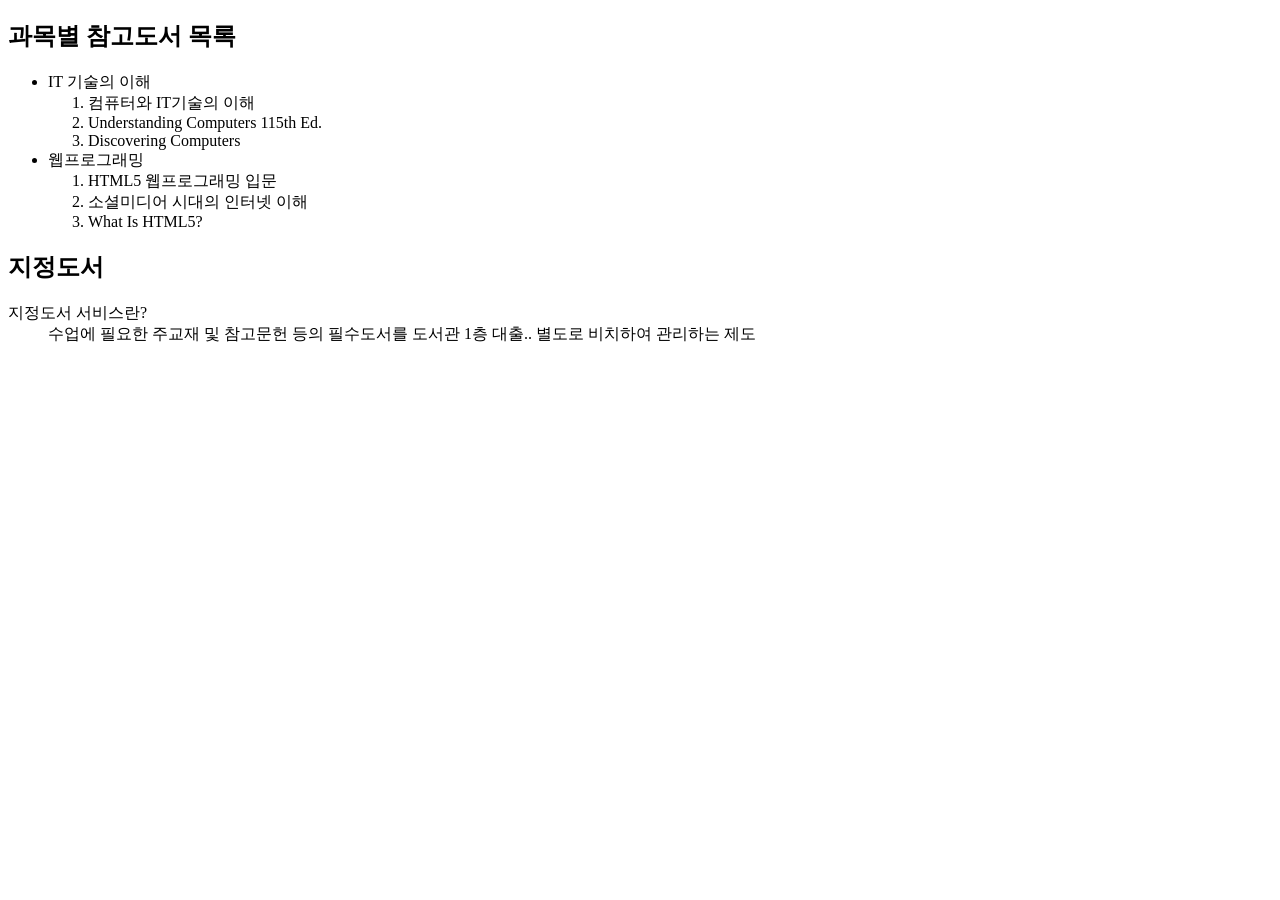
==== index.html @ bf256daa "index.html 파일 생성" ====
<!DOCTYPE html>
<html>
    <head>

    </head>
    <body>
        <h2>과목별 참고도서 목록</h2>
        <ul>
            <li>IT 기술의 이해</li>
            <ol>
                <li>컴퓨터와 IT기술의 이해</li>
                <li>Understanding Computers 115th Ed.</li>
                <li>Discovering Computers</li>
            </ol>
            <li>웹프로그래밍</li>
            <ol>
                <li>HTML5 웹프로그래밍 입문</li>
                <li>소셜미디어 시대의 인터넷 이해</li>
                <li> What Is HTML5?</li>
            </ol>
        </ul>
        <h2>지정도서</h2>
        <dl>
            <dt>지정도서 서비스란?</dt>
            <dd>수업에 필요한 주교재 및 참고문헌 등의 필수도서를 도서관 1층 대출..
                별도로 비치하여 관리하는 제도</dd>
        </dl>
    </body>
</html>
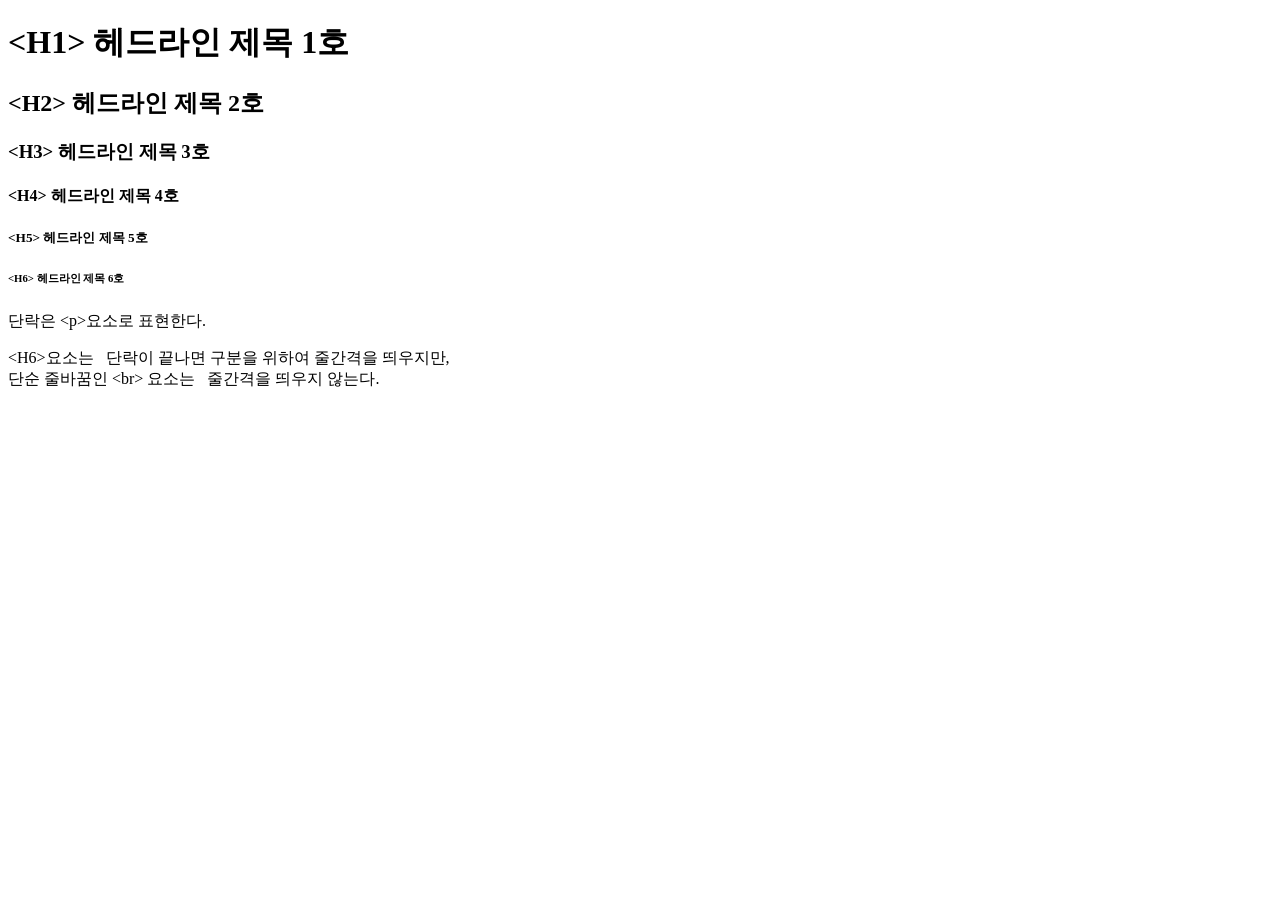
==== commit a500f4d4: "index 파일 변경" ====
--- a/index.html
+++ b/index.html
@@ -4,26 +4,16 @@
 
     </head>
     <body>
-        <h2>과목별 참고도서 목록</h2>
-        <ul>
-            <li>IT 기술의 이해</li>
-            <ol>
-                <li>컴퓨터와 IT기술의 이해</li>
-                <li>Understanding Computers 115th Ed.</li>
-                <li>Discovering Computers</li>
-            </ol>
-            <li>웹프로그래밍</li>
-            <ol>
-                <li>HTML5 웹프로그래밍 입문</li>
-                <li>소셜미디어 시대의 인터넷 이해</li>
-                <li> What Is HTML5?</li>
-            </ol>
-        </ul>
-        <h2>지정도서</h2>
-        <dl>
-            <dt>지정도서 서비스란?</dt>
-            <dd>수업에 필요한 주교재 및 참고문헌 등의 필수도서를 도서관 1층 대출..
-                별도로 비치하여 관리하는 제도</dd>
-        </dl>
+        <h1>&lt;H1&gt; 헤드라인 제목 1호</h1>
+        <h2>&lt;H2&gt; 헤드라인 제목 2호</h2>
+        <h3>&lt;H3&gt; 헤드라인 제목 3호</h3>
+        <h4>&lt;H4&gt; 헤드라인 제목 4호</h4>
+        <h5>&lt;H5&gt; 헤드라인 제목 5호</h5>
+        <h6>&lt;H6&gt; 헤드라인 제목 6호</h6>
+        <p>단락은 &lt;p&gt;요소로 표현한다.</p>
+        <p>&lt;H6&gt;요소는 &nbsp; 단락이 끝나면 구분을 위하여 
+            줄간격을 띄우지만, <br>
+            단순 줄바꿈인 &lt;br&gt; 요소는 &nbsp; 줄간격을 띄우지 않는다.
+        </p>
     </body>
 </html>
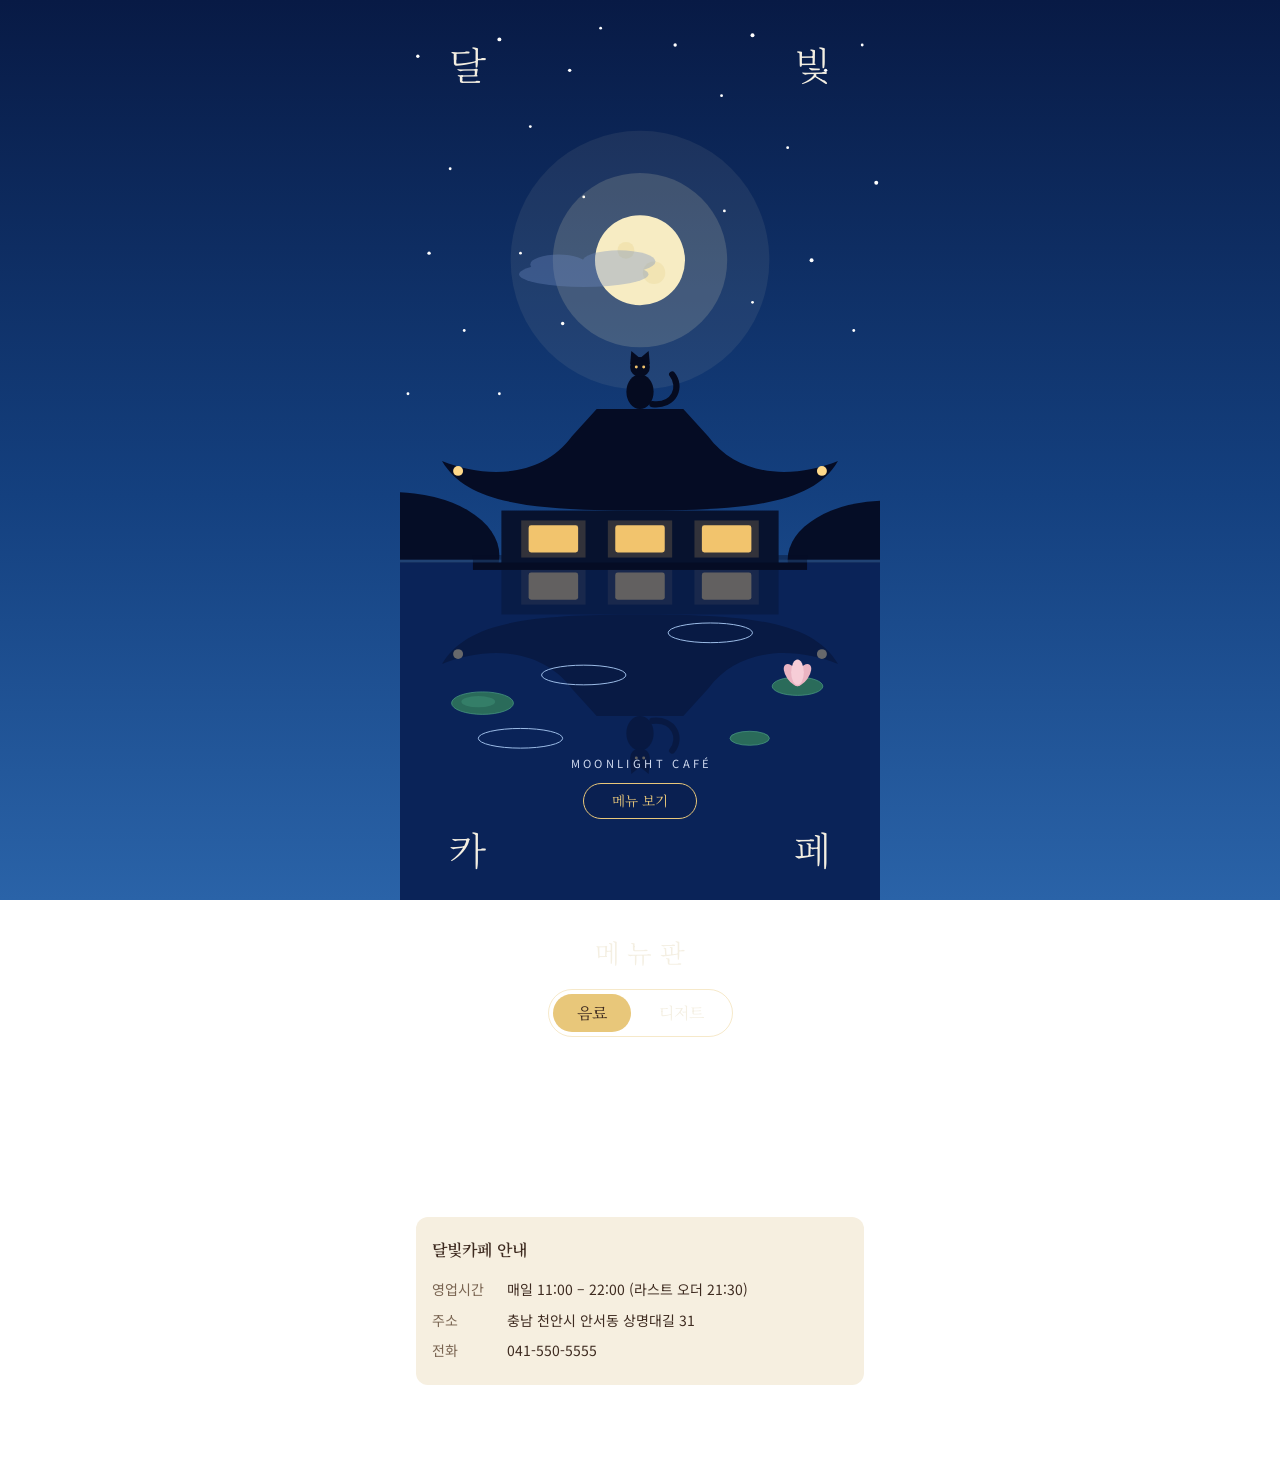
==== commit 1af2bd13: "달빛카페 1~2단계: 뼈대와 입장 화면 제작 - index.html을 달빛카페용으로 새로 작성 (입장 화면, 메뉴판 틀, 하단 주문 바) - style.css 색상 변수, 모바일 " ====
--- a/index.html
+++ b/index.html
@@ -1,19 +1,186 @@
 <!DOCTYPE html>
-<html>
-    <head>
+<html lang="ko">
+<head>
+    <meta charset="UTF-8">
+    <meta name="viewport" content="width=device-width, initial-scale=1">
+    <meta name="description" content="고궁에 달이 뜨는 밤, 달빛카페의 메뉴판">
+    <title>달빛카페 | 메뉴판</title>
 
-    </head>
-    <body>
-        <h1>&lt;H1&gt; 헤드라인 제목 1호</h1>
-        <h2>&lt;H2&gt; 헤드라인 제목 2호</h2>
-        <h3>&lt;H3&gt; 헤드라인 제목 3호</h3>
-        <h4>&lt;H4&gt; 헤드라인 제목 4호</h4>
-        <h5>&lt;H5&gt; 헤드라인 제목 5호</h5>
-        <h6>&lt;H6&gt; 헤드라인 제목 6호</h6>
-        <p>단락은 &lt;p&gt;요소로 표현한다.</p>
-        <p>&lt;H6&gt;요소는 &nbsp; 단락이 끝나면 구분을 위하여 
-            줄간격을 띄우지만, <br>
-            단순 줄바꿈인 &lt;br&gt; 요소는 &nbsp; 줄간격을 띄우지 않는다.
-        </p>
-    </body>
-</html>+    <script>document.documentElement.classList.add('js');</script>
+
+    <link rel="preconnect" href="https://fonts.googleapis.com">
+    <link rel="preconnect" href="https://fonts.gstatic.com" crossorigin>
+    <link href="https://fonts.googleapis.com/css2?family=Noto+Sans+KR:wght@400;500&family=Noto+Serif+KR:wght@300;400;600&display=swap" rel="stylesheet">
+    <link rel="stylesheet" href="style.css">
+</head>
+<body>
+    <main class="app">
+
+        <!-- 입장 화면: 카페 분위기 (달, 별, 고궁 지붕 위의 고양이, 연못에 비친 반영, 연잎) -->
+        <section id="hero" class="hero" aria-labelledby="hero-title">
+            <div class="hero__scene" aria-hidden="true">
+                <svg class="scene" viewBox="160 20 360 640" preserveAspectRatio="xMidYMid slice" focusable="false">
+                    <defs>
+                        <linearGradient id="sky" x1="0" y1="0" x2="0" y2="1">
+                            <stop offset="0" stop-color="#081a45"/>
+                            <stop offset="0.55" stop-color="#14407f"/>
+                            <stop offset="1" stop-color="#2a63a8"/>
+                        </linearGradient>
+
+                        <!-- 고궁 지붕과 고양이: 한 번 정의해서 본 장면과 물 반영에 함께 쓴다.
+                             좁은 화면에서 처마가 잘리지 않도록 가운데(340, 420)를 기준으로 조금 줄인다. -->
+                        <g id="palace" transform="translate(340 420) scale(.88) translate(-340 -420)">
+                            <rect x="228" y="378" width="224" height="44" fill="#07122e"/>
+                            <rect x="205" y="420" width="270" height="6" fill="#050c24"/>
+                            <path d="M180 338 C215 352 260 352 285 318 L305 296 L375 296 L395 318 C420 352 465 352 500 338 C480 372 430 378 340 378 C250 378 200 372 180 338 Z" fill="#050c24"/>
+                            <g class="glow">
+                                <rect x="244" y="386" width="52" height="30" fill="#f2c46d" opacity=".18"/>
+                                <rect x="314" y="386" width="52" height="30" fill="#f2c46d" opacity=".18"/>
+                                <rect x="384" y="386" width="52" height="30" fill="#f2c46d" opacity=".18"/>
+                                <rect x="250" y="390" width="40" height="22" rx="2" fill="#f2c46d"/>
+                                <rect x="320" y="390" width="40" height="22" rx="2" fill="#f2c46d"/>
+                                <rect x="390" y="390" width="40" height="22" rx="2" fill="#f2c46d"/>
+                                <circle cx="193" cy="346" r="4" fill="#ffd98a"/>
+                                <circle cx="487" cy="346" r="4" fill="#ffd98a"/>
+                            </g>
+                            <ellipse cx="340" cy="282" rx="11" ry="14" fill="#050b20"/>
+                            <circle cx="340" cy="262" r="8" fill="#050b20"/>
+                            <polygon class="cat-ear" points="332,260 333,249 340,255" fill="#050b20"/>
+                            <polygon points="348,260 347,249 340,255" fill="#050b20"/>
+                            <path class="cat-tail" d="M350 292 C368 294 374 278 366 268" fill="none" stroke="#050b20" stroke-width="5" stroke-linecap="round"/>
+                            <circle cx="337" cy="262" r="1.2" fill="#f2c46d"/>
+                            <circle cx="343" cy="262" r="1.2" fill="#f2c46d"/>
+                        </g>
+                    </defs>
+
+                    <!-- 하늘 -->
+                    <g class="reveal" style="--d:0s">
+                        <rect x="160" y="20" width="360" height="640" fill="url(#sky)"/>
+                    </g>
+
+                    <!-- 별 -->
+                    <g class="reveal" style="--d:.7s" fill="#ffffff">
+                        <circle class="star s-a" cx="182" cy="60" r="1.2"/><circle class="star s-b" cx="205" cy="140" r="1"/>
+                        <circle class="star s-c" cx="240" cy="48" r="1.4"/><circle class="star s-a" cx="262" cy="110" r="1"/>
+                        <circle class="star s-b" cx="290" cy="70" r="1.2"/><circle class="star s-d" cx="312" cy="40" r="1"/>
+                        <circle class="star s-a" cx="365" cy="52" r="1.2"/><circle class="star s-c" cx="398" cy="88" r="1"/>
+                        <circle class="star s-b" cx="420" cy="45" r="1.4"/><circle class="star s-a" cx="445" cy="125" r="1"/>
+                        <circle class="star s-d" cx="472" cy="70" r="1.2"/><circle class="star s-c" cx="498" cy="52" r="1"/>
+                        <circle class="star s-b" cx="508" cy="150" r="1.4"/><circle class="star s-c" cx="190" cy="200" r="1.2"/>
+                        <circle class="star s-a" cx="215" cy="255" r="1"/><circle class="star s-d" cx="255" cy="200" r="1"/>
+                        <circle class="star s-b" cx="285" cy="250" r="1.2"/><circle class="star s-a" cx="420" cy="235" r="1"/>
+                        <circle class="star s-c" cx="462" cy="205" r="1.4"/><circle class="star s-b" cx="492" cy="255" r="1"/>
+                        <circle class="star s-a" cx="175" cy="300" r="1"/><circle class="star s-d" cx="240" cy="300" r="1"/>
+                        <circle class="star s-b" cx="400" cy="170" r="1"/><circle class="star s-d" cx="300" cy="160" r="1"/>
+                    </g>
+
+                    <!-- 달과 구름 -->
+                    <g class="reveal" style="--d:1.1s">
+                        <g class="moon-halo">
+                            <circle cx="340" cy="205" r="62" fill="#f7ecc3" opacity=".16"/>
+                            <circle cx="340" cy="205" r="92" fill="#f7ecc3" opacity=".07"/>
+                        </g>
+                        <circle cx="340" cy="205" r="32" fill="#f7ecc3"/>
+                        <circle cx="330" cy="198" r="6" fill="#efe0a8" opacity=".7"/>
+                        <circle cx="350" cy="214" r="8" fill="#efe0a8" opacity=".6"/>
+                        <g class="cloud" fill="#6f8bc4" opacity=".35">
+                            <ellipse cx="300" cy="215" rx="46" ry="9"/>
+                            <ellipse cx="325" cy="206" rx="26" ry="8"/>
+                            <ellipse cx="282" cy="208" rx="20" ry="7"/>
+                        </g>
+                    </g>
+
+                    <!-- 강둑과 연못 -->
+                    <g class="reveal" style="--d:1.4s">
+                        <ellipse cx="165" cy="415" rx="75" ry="45" fill="#050d26"/>
+                        <ellipse cx="515" cy="418" rx="70" ry="42" fill="#050d26"/>
+                        <rect x="160" y="420" width="360" height="240" fill="#0a2358"/>
+                        <rect x="160" y="418" width="360" height="2" fill="#3d78c0" opacity=".5"/>
+                    </g>
+
+                    <!-- 물에 비친 반영 -->
+                    <g class="reveal" style="--d:1.7s">
+                        <g transform="translate(0 840) scale(1 -1)" opacity=".38">
+                            <use class="reflection" href="#palace"/>
+                        </g>
+                    </g>
+
+                    <!-- 고궁과 고양이 -->
+                    <g class="reveal" style="--d:1.7s">
+                        <use href="#palace"/>
+                    </g>
+
+                    <!-- 물결과 연잎 -->
+                    <g class="reveal" style="--d:2.4s">
+                        <ellipse class="ripple" cx="300" cy="500" rx="30" ry="7"/>
+                        <ellipse class="ripple" style="animation-delay:-3s" cx="390" cy="470" rx="30" ry="7"/>
+                        <ellipse class="ripple" style="animation-delay:-6s" cx="255" cy="545" rx="30" ry="7"/>
+                        <g class="leaf">
+                            <ellipse cx="228" cy="520" rx="22" ry="8" fill="#2a6b5a" stroke="#4b9c84" stroke-width=".5"/>
+                            <ellipse cx="225" cy="519" rx="12" ry="4" fill="#3b8a72" opacity=".6"/>
+                        </g>
+                        <g class="leaf" style="animation-delay:-2.5s">
+                            <ellipse cx="452" cy="508" rx="18" ry="6.5" fill="#2a6b5a" stroke="#4b9c84" stroke-width=".5"/>
+                            <g transform="translate(452 505)">
+                                <ellipse cx="0" cy="-6" rx="4.5" ry="9" transform="rotate(-35)" fill="#eab4c2"/>
+                                <ellipse cx="0" cy="-6" rx="4.5" ry="9" transform="rotate(35)" fill="#eab4c2"/>
+                                <ellipse cx="0" cy="-7" rx="4.5" ry="9" fill="#f6cdd7"/>
+                            </g>
+                        </g>
+                        <g class="leaf" style="animation-delay:-4.5s">
+                            <ellipse cx="418" cy="545" rx="14" ry="5" fill="#2a6b5a" stroke="#4b9c84" stroke-width=".5"/>
+                        </g>
+                    </g>
+                </svg>
+            </div>
+
+            <!-- 제목: 글자를 넓게 벌려 네 모서리에 둔다 -->
+            <h1 id="hero-title" class="hero__title">
+                <span class="sr-only">달빛카페</span>
+                <span class="ch ch--top ch--left reveal" style="--d:3s" aria-hidden="true">달</span>
+                <span class="ch ch--top ch--right reveal" style="--d:3.3s" aria-hidden="true">빛</span>
+                <span class="ch ch--bottom ch--left reveal" style="--d:3.6s" aria-hidden="true">카</span>
+                <span class="ch ch--bottom ch--right reveal" style="--d:3.9s" aria-hidden="true">페</span>
+            </h1>
+
+            <div class="hero__cta-group reveal" style="--d:4.3s">
+                <p class="hero__sub">Moonlight Café</p>
+                <a class="hero__cta" href="#menu">메뉴 보기</a>
+            </div>
+        </section>
+
+        <!-- 메뉴판 (3단계에서 메뉴 카드를 넣는다) -->
+        <section id="menu" class="menu" aria-labelledby="menu-title">
+            <header class="menu__head">
+                <h2 id="menu-title" class="menu__title">메뉴판</h2>
+                <div class="tabs" role="tablist" aria-label="메뉴 분류">
+                    <button class="tabs__btn is-active" type="button" role="tab" aria-selected="true" data-tab="drink">음료</button>
+                    <button class="tabs__btn" type="button" role="tab" aria-selected="false" data-tab="dessert">디저트</button>
+                </div>
+            </header>
+
+            <div id="menu-list" class="menu__list" role="tabpanel"></div>
+
+            <footer class="info">
+                <h2 class="info__title">달빛카페 안내</h2>
+                <dl class="info__list">
+                    <div><dt>영업시간</dt><dd>매일 11:00 – 22:00 (라스트 오더 21:30)</dd></div>
+                    <div><dt>주소</dt><dd>충남 천안시 안서동 상명대길 31</dd></div>
+                    <div><dt>전화</dt><dd>041-550-5555</dd></div>
+                </dl>
+            </footer>
+        </section>
+
+    </main>
+
+    <!-- 하단 주문 바 (4단계에서 담은 개수와 합계를 채운다) -->
+    <div id="order-bar" class="order-bar" hidden>
+        <button id="order-open" class="order-bar__btn" type="button">
+            <span class="order-bar__count">주문서 <b id="order-count">0</b></span>
+            <span class="order-bar__total"><b id="order-total">0</b>원</span>
+        </button>
+    </div>
+
+    <script src="script.js" defer></script>
+</body>
+</html>
--- a/style.css
+++ b/style.css
@@ -0,0 +1,401 @@
+/* ===== 달빛카페 스타일 ===== */
+
+/* 색상과 글꼴 변수 */
+:root {
+    --night-1: #081a45;   /* 하늘 위쪽 */
+    --night-2: #14407f;   /* 하늘 가운데 */
+    --night-3: #2a63a8;   /* 하늘 아래쪽 */
+    --gold: #e8c77a;      /* 달빛 포인트 */
+    --paper: #f6efe0;     /* 한지 크림 */
+    --paper-edge: #e6d9bd;
+    --brown: #3e2b20;     /* 딥 브라운 */
+    --brown-soft: #7a6552;
+    --ink: #f4efe2;       /* 밤하늘 위 글자 */
+
+    --font-serif: "Noto Serif KR", "Batang", "Nanum Myeongjo", serif;
+    --font-sans: "Noto Sans KR", "Malgun Gothic", "Apple SD Gothic Neo", sans-serif;
+
+    --app-width: 480px;
+    --bar-height: 64px;
+}
+
+/* 기본 설정 */
+*,
+*::before,
+*::after {
+    box-sizing: border-box;
+}
+
+html {
+    -webkit-text-size-adjust: 100%;
+}
+
+@media (prefers-reduced-motion: no-preference) {
+    html {
+        scroll-behavior: smooth;
+    }
+}
+
+body {
+    margin: 0;
+    min-height: 100vh;
+    font-family: var(--font-sans);
+    color: var(--ink);
+    line-height: 1.6;
+    background: linear-gradient(180deg, var(--night-1) 0%, var(--night-2) 55%, var(--night-3) 100%) fixed;
+}
+
+button {
+    font: inherit;
+    color: inherit;
+    cursor: pointer;
+}
+
+h1, h2, dl, dd, p {
+    margin: 0;
+}
+
+/* 화면에는 보이지 않지만 스크린 리더는 읽는 글 */
+.sr-only {
+    position: absolute;
+    width: 1px;
+    height: 1px;
+    overflow: hidden;
+    clip: rect(0 0 0 0);
+    white-space: nowrap;
+}
+
+/* 앱 폭: 모바일은 꽉 채우고, 넓은 화면은 가운데 열 */
+.app {
+    width: 100%;
+    max-width: var(--app-width);
+    margin: 0 auto;
+}
+
+/* ===== 입장 화면 ===== */
+.hero {
+    position: relative;
+    height: 100vh;
+    height: 100svh;
+    min-height: 520px;
+    overflow: hidden;
+    text-align: center;
+}
+
+.hero__scene {
+    position: absolute;
+    inset: 0;
+}
+
+.scene {
+    display: block;
+    width: 100%;
+    height: 100%;
+}
+
+/* 제목: 글자를 넓게 벌려 네 모서리에 둔다 */
+.ch {
+    position: absolute;
+    z-index: 1;
+    transform: translateX(-50%);
+    font-family: var(--font-serif);
+    font-weight: 300;
+    font-size: clamp(2rem, 9vw, 2.4rem);
+    line-height: 1;
+    color: var(--ink);
+}
+
+.ch--top { top: 5%; }
+.ch--bottom { bottom: 3.5%; }
+.ch--left { left: 14%; }
+.ch--right { left: 86%; }
+
+/* 부제와 메뉴 보기 버튼 */
+.hero__cta-group {
+    position: absolute;
+    left: 0;
+    right: 0;
+    bottom: 9%;
+    z-index: 1;
+    display: flex;
+    flex-direction: column;
+    align-items: center;
+    gap: 10px;
+}
+
+.hero__sub {
+    font-size: 0.7rem;
+    letter-spacing: 0.3em;
+    padding-left: 0.3em;
+    text-transform: uppercase;
+    color: #cfd9ee;
+}
+
+.hero__cta {
+    padding: 6px 28px;
+    border: 1px solid var(--gold);
+    border-radius: 999px;
+    color: var(--gold);
+    font-family: var(--font-serif);
+    font-size: 0.85rem;
+    text-decoration: none;
+    background: rgba(10, 31, 77, 0.6);
+}
+
+.hero__cta:focus-visible {
+    outline: 2px solid var(--gold);
+    outline-offset: 3px;
+}
+
+/* ===== 입장 화면 애니메이션 ===== */
+
+/* 처음 나타날 때 한 번 (자바스크립트가 켜진 경우에만 숨겼다가 보여준다) */
+.js .reveal {
+    opacity: 0;
+    animation: fade-in 1.1s ease-out forwards;
+    animation-delay: var(--d, 0s);
+}
+
+@keyframes fade-in {
+    from { opacity: 0; }
+    to { opacity: 1; }
+}
+
+/* 별 반짝임 */
+.star {
+    animation: twinkle 4s ease-in-out infinite;
+}
+.s-a { animation-duration: 3.2s; }
+.s-b { animation-duration: 4.6s; animation-delay: -1.5s; }
+.s-c { animation-duration: 6s; animation-delay: -3s; }
+.s-d { animation-duration: 5s; animation-delay: -2.2s; }
+
+@keyframes twinkle {
+    0%, 100% { opacity: 0.2; }
+    50% { opacity: 1; }
+}
+
+/* 달무리 */
+.moon-halo {
+    transform-origin: 340px 205px;
+    animation: halo 8s ease-in-out infinite;
+}
+
+@keyframes halo {
+    0%, 100% { opacity: 0.7; transform: scale(1); }
+    50% { opacity: 1; transform: scale(1.08); }
+}
+
+/* 구름: 달 앞을 아주 천천히 지나간다 */
+.cloud {
+    animation: drift 50s linear infinite;
+    animation-delay: -14s;
+}
+
+@keyframes drift {
+    from { transform: translateX(-140px); }
+    to { transform: translateX(420px); }
+}
+
+/* 고양이 꼬리와 귀 */
+.cat-tail {
+    transform-origin: 350px 292px;
+    animation: tail 6s ease-in-out infinite;
+}
+
+@keyframes tail {
+    0%, 100% { transform: rotate(-6deg); }
+    50% { transform: rotate(10deg); }
+}
+
+.cat-ear {
+    transform-origin: 333px 260px;
+    animation: ear 9s ease-in-out infinite;
+}
+
+@keyframes ear {
+    0%, 90%, 100% { transform: rotate(0); }
+    94% { transform: rotate(-14deg); }
+    97% { transform: rotate(0); }
+}
+
+/* 처마 등불과 창의 은은한 불빛 */
+.glow {
+    animation: breathe 4s ease-in-out infinite;
+}
+
+@keyframes breathe {
+    0%, 100% { opacity: 0.6; }
+    50% { opacity: 1; }
+}
+
+/* 물에 비친 반영의 일렁임 */
+.reflection {
+    transform-origin: 340px 420px;
+    animation: wobble 9s ease-in-out infinite;
+}
+
+@keyframes wobble {
+    0%, 100% { transform: translateX(0) scaleX(1); }
+    50% { transform: translateX(2.5px) scaleX(1.012); }
+}
+
+/* 물결 고리 */
+.ripple {
+    fill: none;
+    stroke: #9bbbe6;
+    stroke-width: 1;
+    vector-effect: non-scaling-stroke;
+    transform-box: fill-box;
+    transform-origin: center;
+    animation: ripple 9s ease-out infinite;
+}
+
+@keyframes ripple {
+    0% { transform: scale(0.1); opacity: 0.6; }
+    70% { opacity: 0; }
+    100% { transform: scale(1); opacity: 0; }
+}
+
+/* 연잎 */
+.leaf {
+    transform-box: fill-box;
+    transform-origin: center;
+    animation: float 7s ease-in-out infinite;
+}
+
+@keyframes float {
+    0%, 100% { transform: translateY(0) rotate(-2deg); }
+    50% { transform: translateY(2px) rotate(2deg); }
+}
+
+/* 동작 줄이기를 켠 사용자에게는 움직임 없이 장면만 보여준다 */
+@media (prefers-reduced-motion: reduce) {
+    .js .reveal {
+        opacity: 1;
+        animation: none;
+    }
+
+    .scene *,
+    .scene {
+        animation: none !important;
+    }
+}
+
+/* ===== 메뉴판 ===== */
+.menu {
+    padding: 32px 16px calc(var(--bar-height) + 32px);
+}
+
+.menu__head {
+    margin-bottom: 20px;
+    text-align: center;
+}
+
+.menu__title {
+    font-family: var(--font-serif);
+    font-weight: 300;
+    font-size: 1.6rem;
+    letter-spacing: 0.3em;
+    padding-left: 0.3em;
+    margin-bottom: 16px;
+}
+
+/* 탭 */
+.tabs {
+    display: inline-flex;
+    gap: 4px;
+    padding: 4px;
+    border: 1px solid rgba(232, 199, 122, 0.4);
+    border-radius: 999px;
+}
+
+.tabs__btn {
+    padding: 6px 24px;
+    border: 0;
+    border-radius: 999px;
+    background: transparent;
+    font-family: var(--font-serif);
+}
+
+.tabs__btn.is-active {
+    background: var(--gold);
+    color: var(--brown);
+}
+
+.tabs__btn:focus-visible {
+    outline: 2px solid var(--gold);
+    outline-offset: 2px;
+}
+
+/* 메뉴 목록 자리 (3단계에서 채운다) */
+.menu__list {
+    min-height: 120px;
+}
+
+/* 안내 */
+.info {
+    margin-top: 40px;
+    padding: 20px 16px;
+    border-radius: 12px;
+    background: var(--paper);
+    color: var(--brown);
+}
+
+.info__title {
+    margin-bottom: 12px;
+    font-family: var(--font-serif);
+    font-size: 1rem;
+    font-weight: 600;
+}
+
+.info__list div {
+    display: flex;
+    gap: 12px;
+    padding: 4px 0;
+    font-size: 0.875rem;
+}
+
+.info__list dt {
+    flex: 0 0 4.5em;
+    color: var(--brown-soft);
+}
+
+/* ===== 하단 주문 바 ===== */
+.order-bar {
+    position: fixed;
+    left: 0;
+    right: 0;
+    bottom: 0;
+    z-index: 10;
+    display: flex;
+    justify-content: center;
+    padding: 8px 16px calc(8px + env(safe-area-inset-bottom));
+    pointer-events: none;
+}
+
+.order-bar[hidden] {
+    display: none;
+}
+
+.order-bar__btn {
+    pointer-events: auto;
+    display: flex;
+    align-items: center;
+    justify-content: space-between;
+    width: 100%;
+    max-width: calc(var(--app-width) - 32px);
+    height: calc(var(--bar-height) - 16px);
+    padding: 0 20px;
+    border: 1px solid var(--gold);
+    border-radius: 999px;
+    background: var(--paper);
+    color: var(--brown);
+    font-family: var(--font-serif);
+    font-weight: 600;
+}
+
+.order-bar__btn:focus-visible {
+    outline: 2px solid var(--gold);
+    outline-offset: 3px;
+}
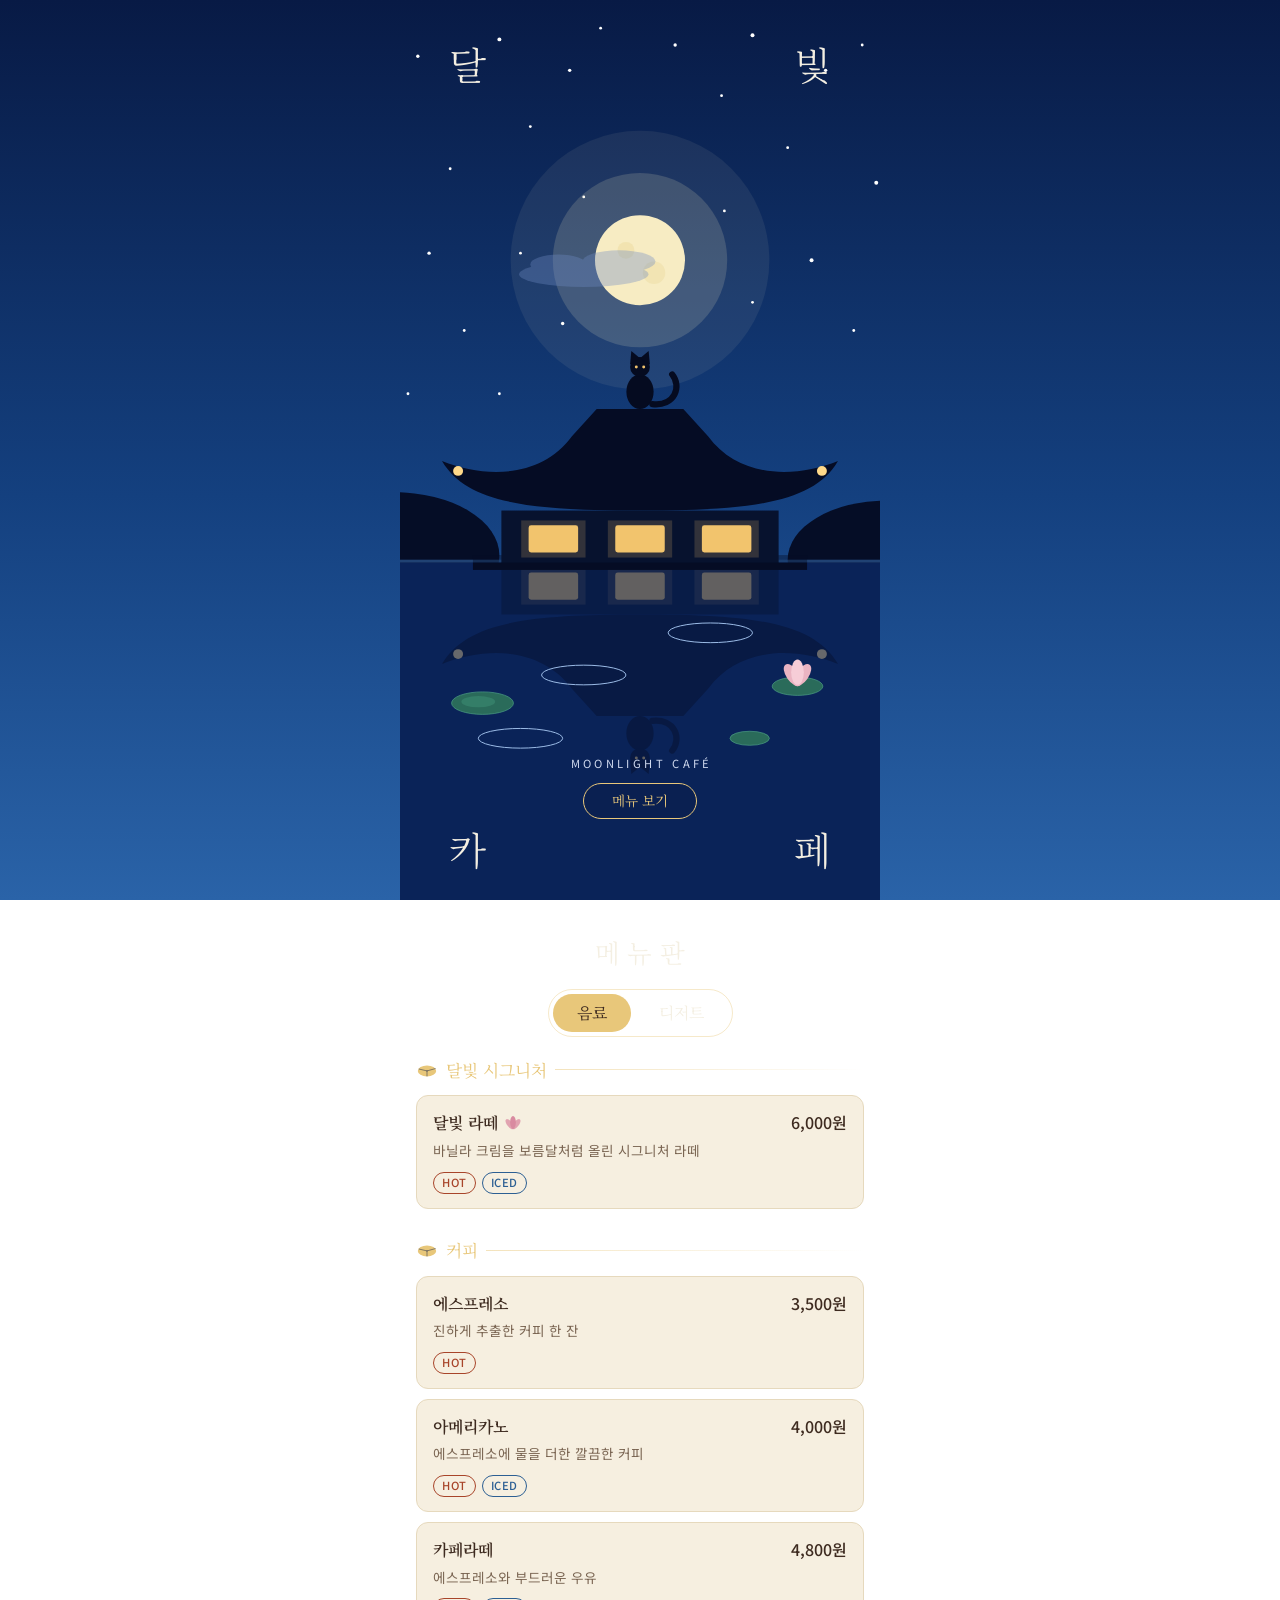
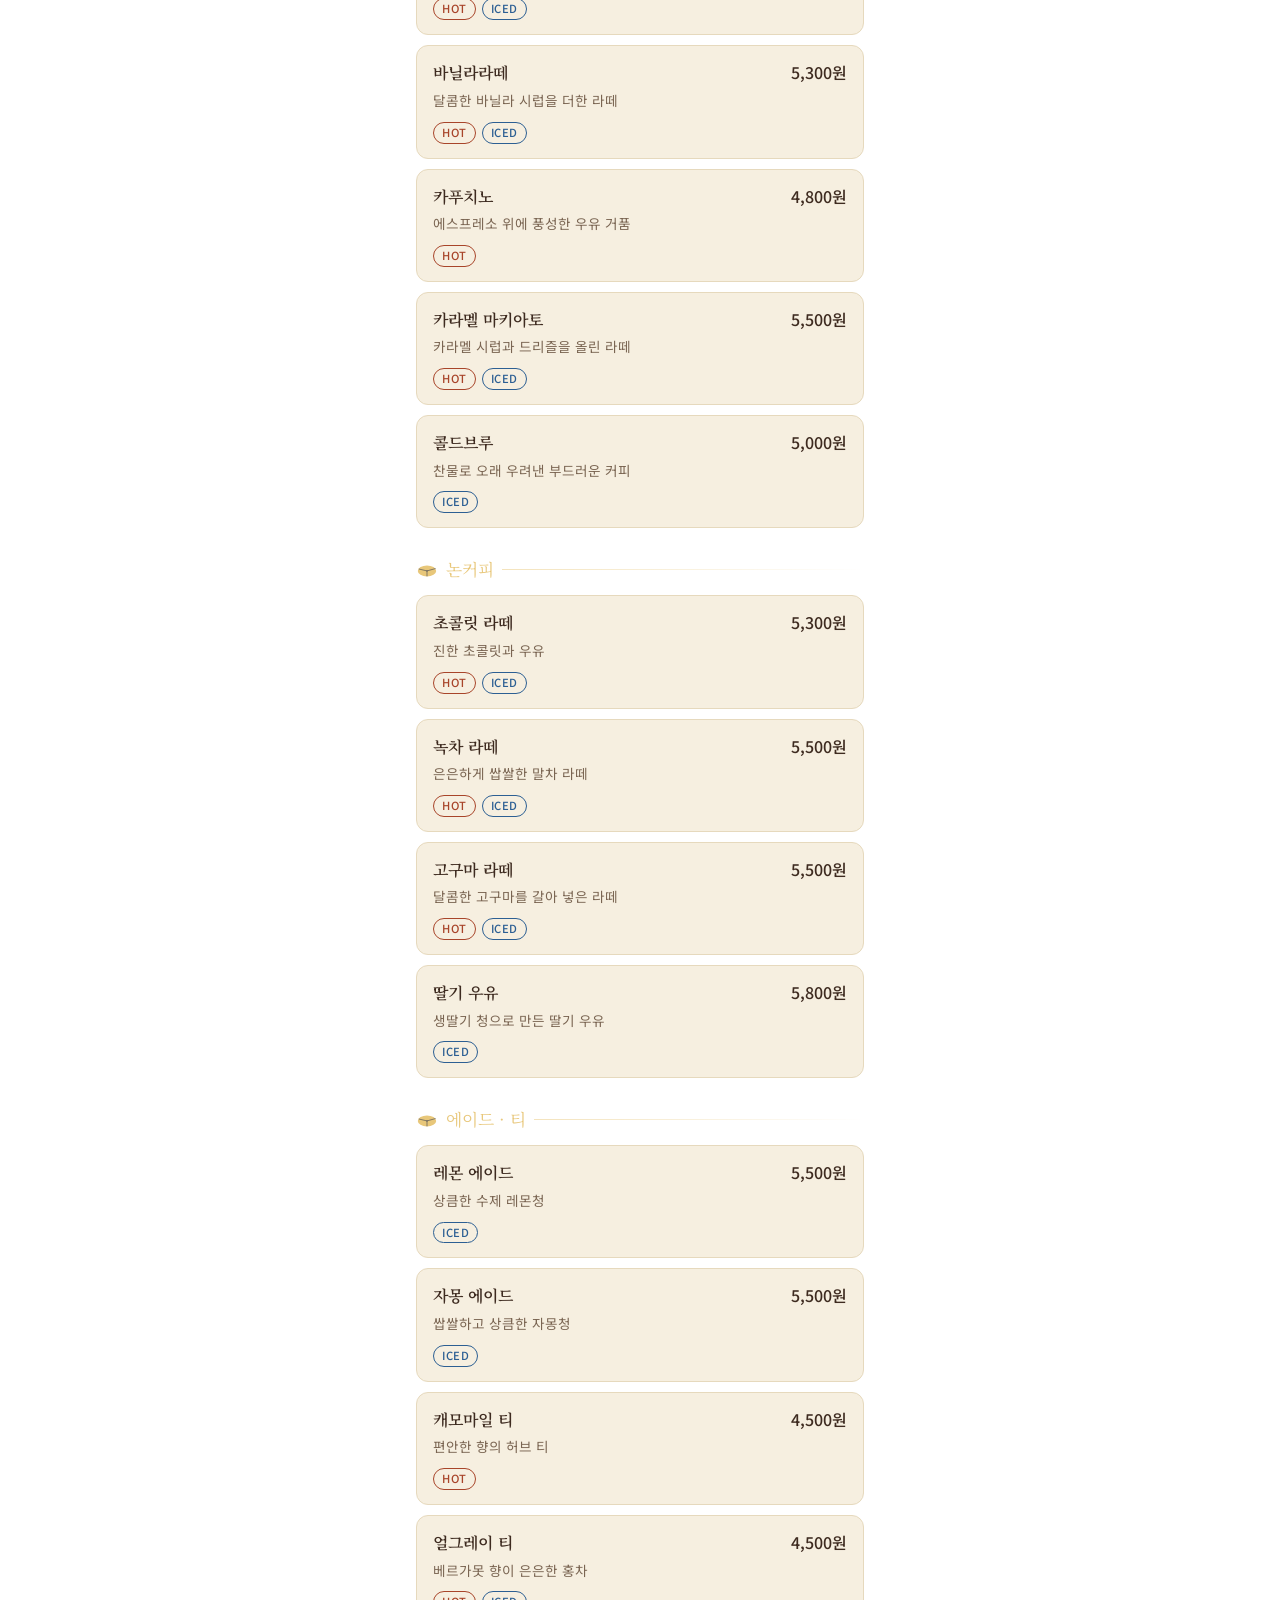
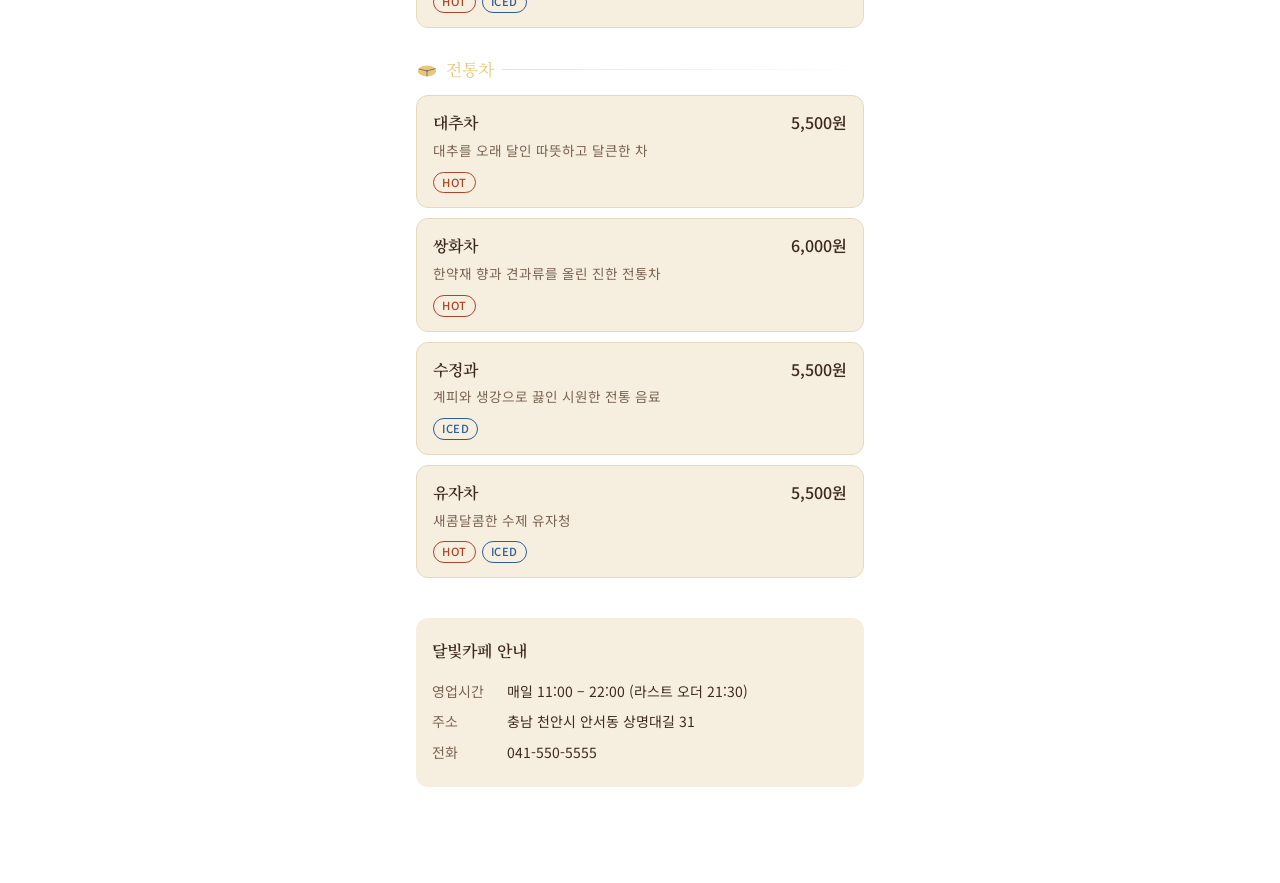
==== commit bee71601: "달빛카페 3단계: 메뉴판 표시와 탭 추가 - script.js에 메뉴 데이터(음료 20개, 디저트 10개)와 카드 표시 코드 추가 - 음료 / 디저트 탭 전환, 키보드 좌우 화살표" ====
--- a/index.html
+++ b/index.html
@@ -154,12 +154,12 @@
             <header class="menu__head">
                 <h2 id="menu-title" class="menu__title">메뉴판</h2>
                 <div class="tabs" role="tablist" aria-label="메뉴 분류">
-                    <button class="tabs__btn is-active" type="button" role="tab" aria-selected="true" data-tab="drink">음료</button>
-                    <button class="tabs__btn" type="button" role="tab" aria-selected="false" data-tab="dessert">디저트</button>
+                    <button id="tab-drink" class="tabs__btn is-active" type="button" role="tab" aria-selected="true" aria-controls="menu-list" data-tab="drink">음료</button>
+                    <button id="tab-dessert" class="tabs__btn" type="button" role="tab" aria-selected="false" aria-controls="menu-list" tabindex="-1" data-tab="dessert">디저트</button>
                 </div>
             </header>
 
-            <div id="menu-list" class="menu__list" role="tabpanel"></div>
+            <div id="menu-list" class="menu__list" role="tabpanel" aria-labelledby="tab-drink"></div>
 
             <footer class="info">
                 <h2 class="info__title">달빛카페 안내</h2>
--- a/style.css
+++ b/style.css
@@ -328,9 +328,118 @@
     outline-offset: 2px;
 }
 
-/* 메뉴 목록 자리 (3단계에서 채운다) */
+/* 메뉴 목록 */
 .menu__list {
     min-height: 120px;
+}
+
+/* 소분류: 연잎 아이콘과 제목, 옆으로 퍼지는 가는 선 */
+.cat + .cat {
+    margin-top: 28px;
+}
+
+.cat__title {
+    display: flex;
+    align-items: center;
+    gap: 8px;
+    margin: 0 0 12px;
+    font-family: var(--font-serif);
+    font-weight: 400;
+    font-size: 1.05rem;
+    color: var(--gold);
+}
+
+.cat__title::after {
+    content: "";
+    flex: 1;
+    height: 1px;
+    background: linear-gradient(90deg, rgba(232, 199, 122, 0.5), transparent);
+}
+
+.cat__icon {
+    display: inline-flex;
+    width: 22px;
+    height: 22px;
+    flex: none;
+}
+
+.cat__icon svg,
+.item__icon svg {
+    width: 100%;
+    height: 100%;
+}
+
+.cat__items {
+    display: grid;
+    gap: 10px;
+}
+
+/* 메뉴 카드: 한지 느낌 */
+.item {
+    padding: 14px 16px;
+    border: 1px solid var(--paper-edge);
+    border-radius: 12px;
+    background: var(--paper);
+    color: var(--brown);
+}
+
+.item__top {
+    display: flex;
+    align-items: baseline;
+    justify-content: space-between;
+    gap: 12px;
+}
+
+.item__name {
+    display: flex;
+    align-items: center;
+    gap: 6px;
+    margin: 0;
+    font-family: var(--font-serif);
+    font-weight: 600;
+    font-size: 1rem;
+}
+
+.item__icon {
+    display: inline-flex;
+    width: 18px;
+    height: 18px;
+    flex: none;
+    color: #d98aa0;
+}
+
+.item__price {
+    font-weight: 500;
+    white-space: nowrap;
+}
+
+.item__desc {
+    margin-top: 4px;
+    font-size: 0.85rem;
+    color: var(--brown-soft);
+}
+
+.item__badges {
+    display: flex;
+    gap: 6px;
+    margin-top: 10px;
+}
+
+.badge {
+    padding: 1px 8px;
+    border: 1px solid currentColor;
+    border-radius: 999px;
+    font-size: 0.7rem;
+    font-weight: 500;
+    letter-spacing: 0.05em;
+}
+
+.badge--hot {
+    color: #a8452a;
+}
+
+.badge--iced {
+    color: #2c5f93;
 }
 
 /* 안내 */
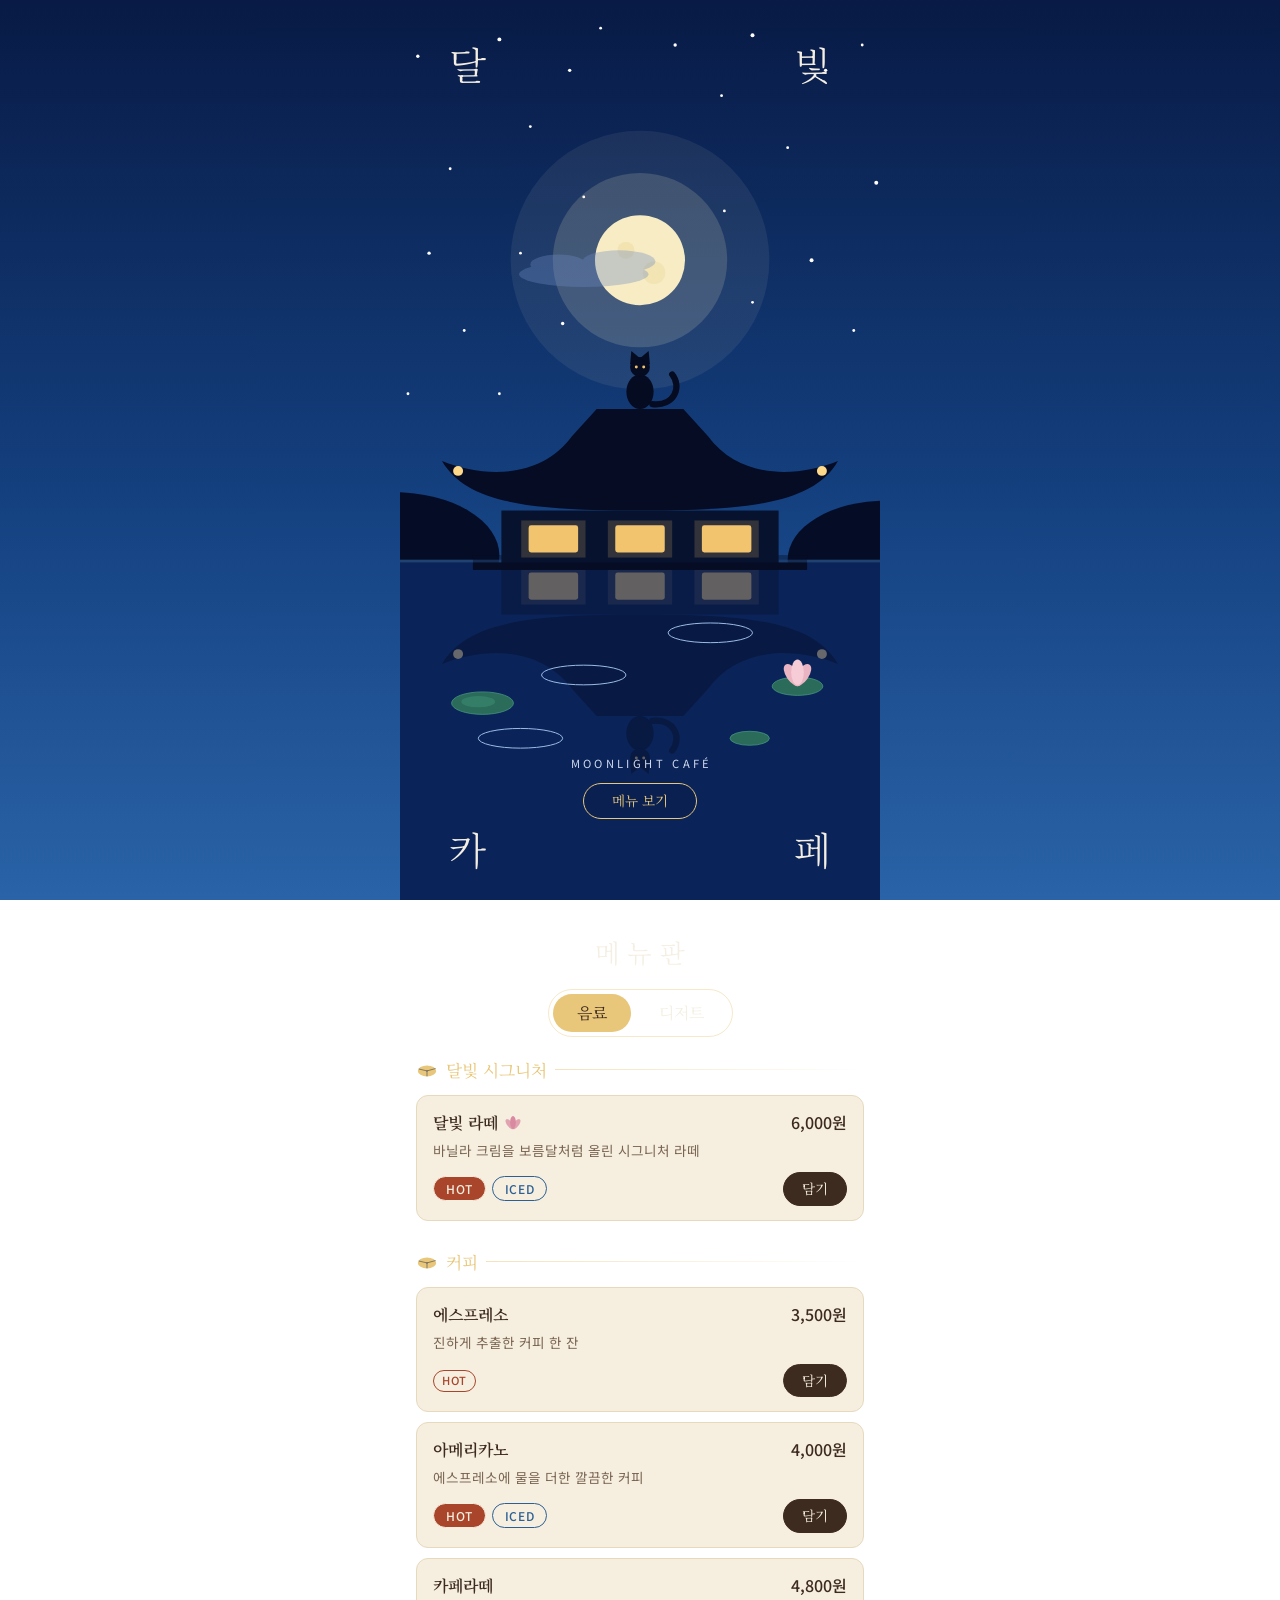
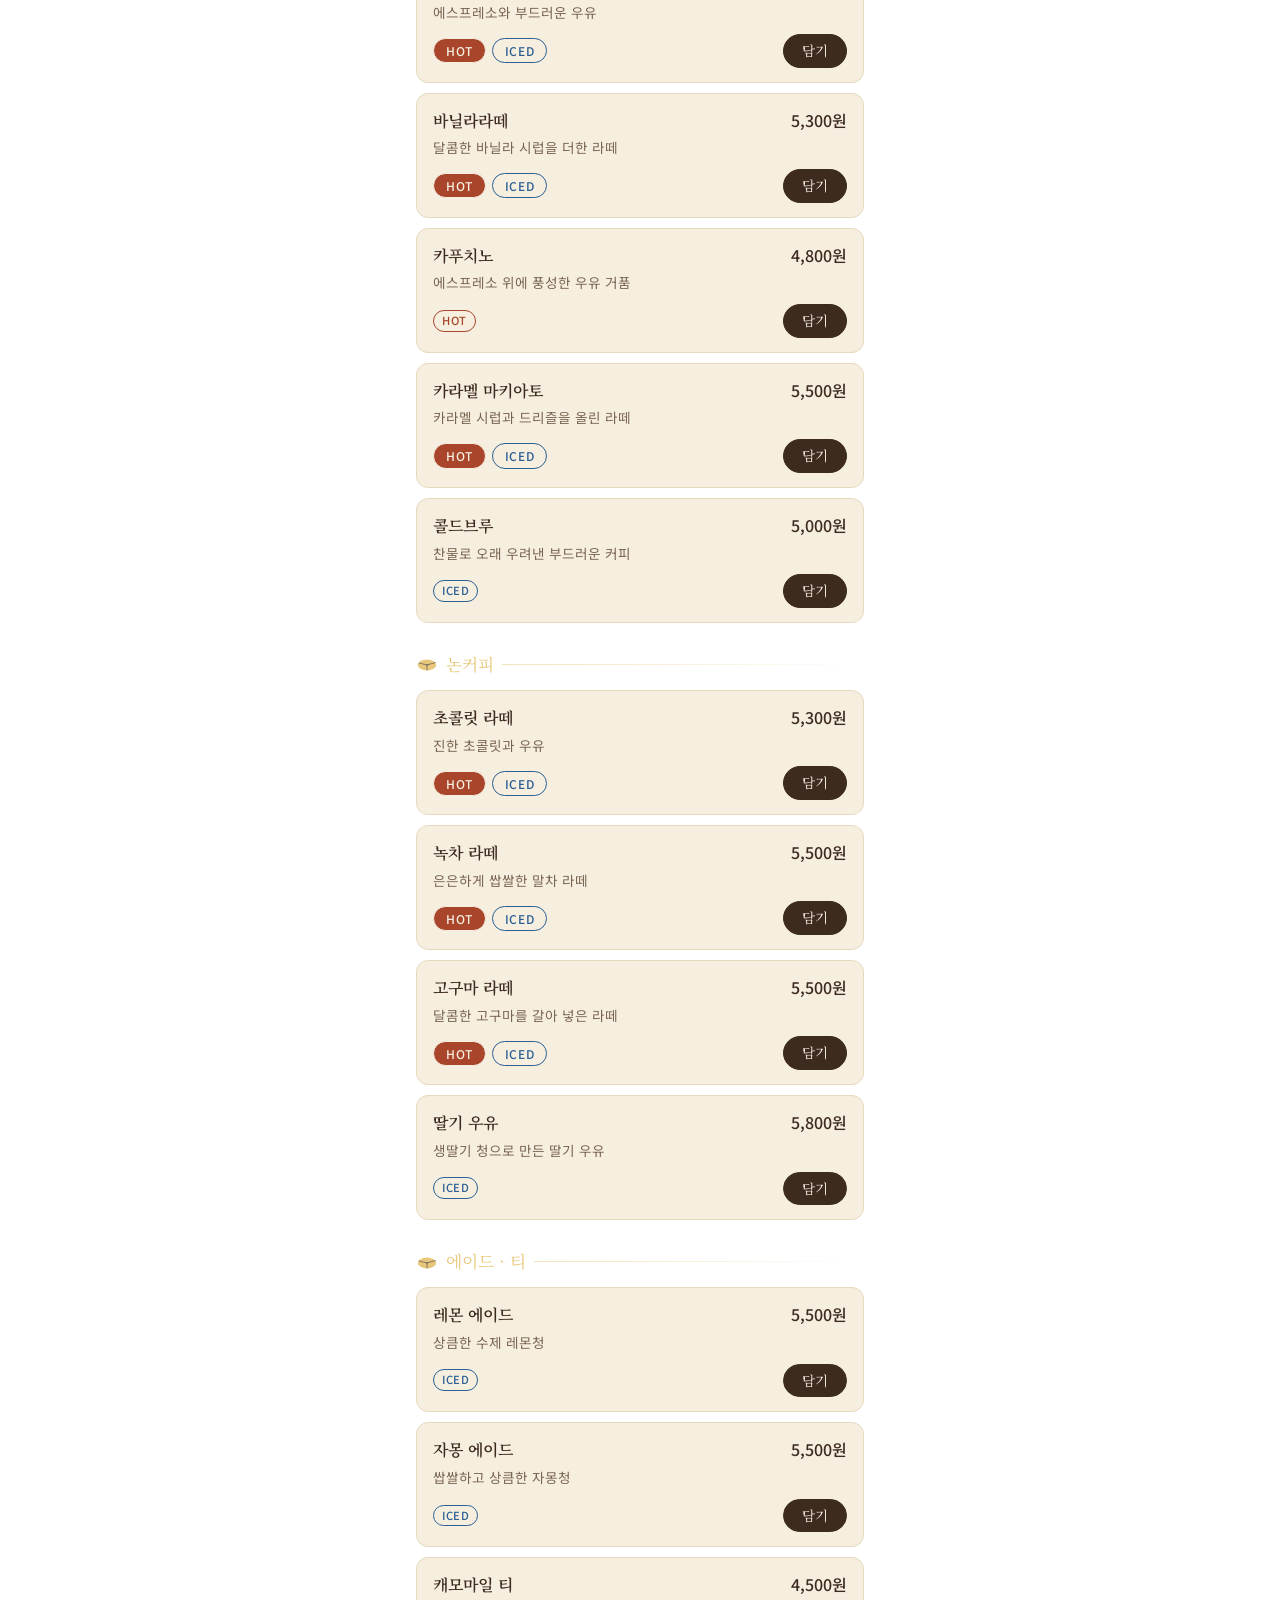
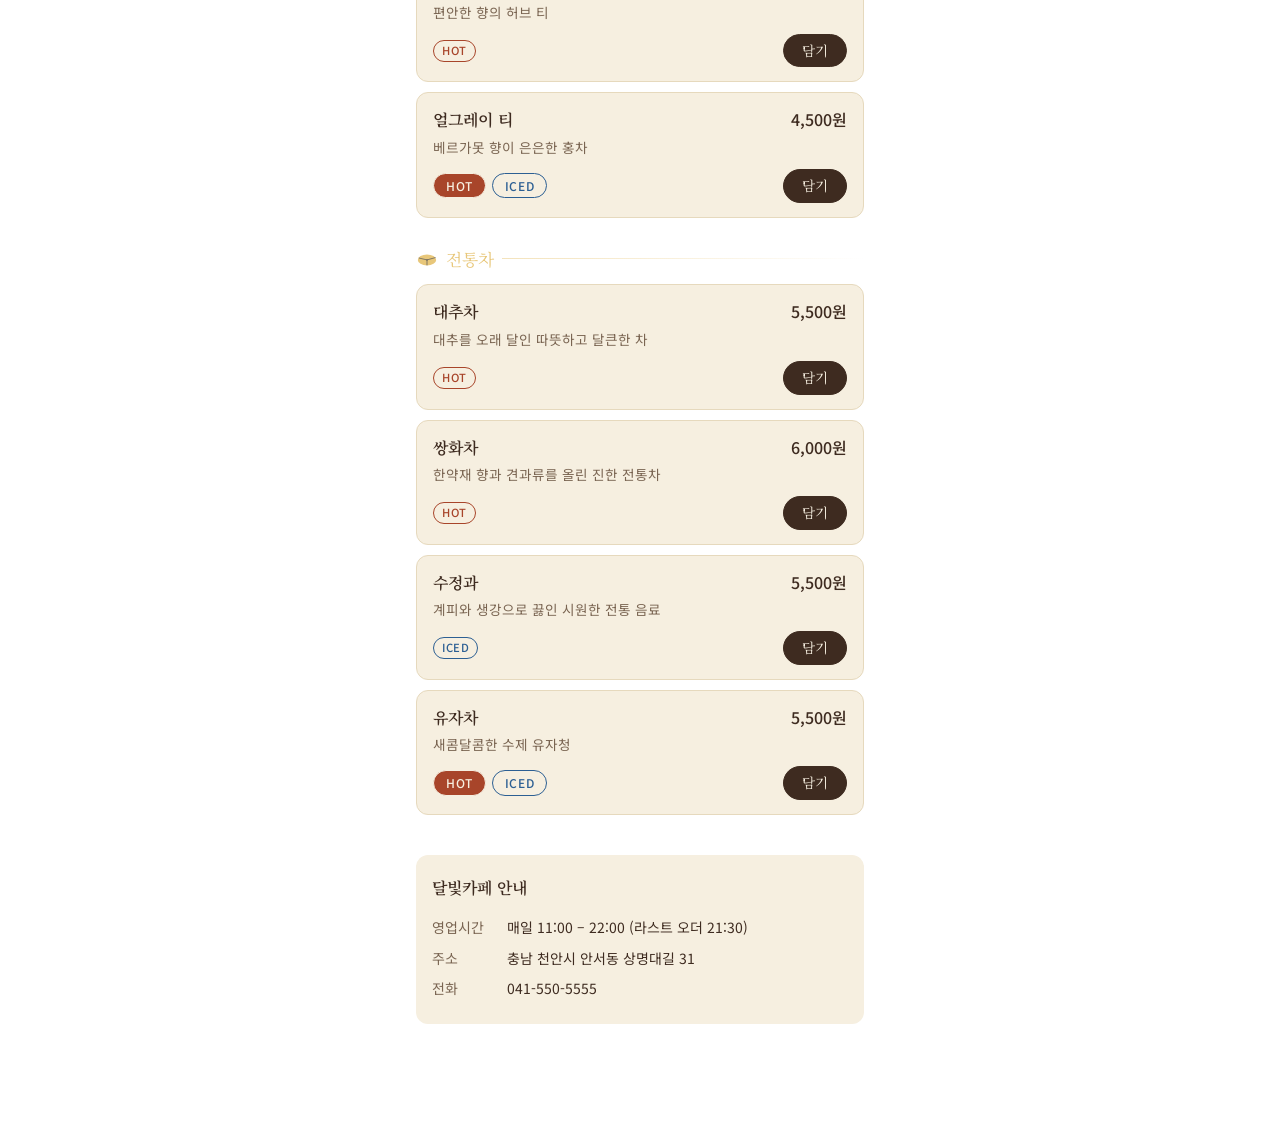
==== commit 16623b93: "달빛카페 4단계: 주문 기능 추가 - 메뉴 카드에 담기 버튼과 HOT / ICED 온도 선택 - 하단 주문 바: 담은 개수와 합계 표시 - 주문서: 수량 조절, 삭제, 두 번 눌러" ====
--- a/index.html
+++ b/index.html
@@ -173,7 +173,7 @@
 
     </main>
 
-    <!-- 하단 주문 바 (4단계에서 담은 개수와 합계를 채운다) -->
+    <!-- 하단 주문 바: 담은 메뉴가 있을 때만 보인다 -->
     <div id="order-bar" class="order-bar" hidden>
         <button id="order-open" class="order-bar__btn" type="button">
             <span class="order-bar__count">주문서 <b id="order-count">0</b></span>
@@ -181,6 +181,49 @@
         </button>
     </div>
 
+    <!-- 주문서: 담은 메뉴, 수량 조절, 합계 -->
+    <dialog id="order-sheet" class="sheet" aria-labelledby="sheet-title">
+        <div class="sheet__panel">
+            <header class="sheet__head">
+                <h2 id="sheet-title" class="sheet__title">주문서</h2>
+                <button id="sheet-close" class="sheet__close" type="button" aria-label="주문서 닫기">×</button>
+            </header>
+            <div id="sheet-body" class="sheet__body"></div>
+            <footer class="sheet__foot">
+                <div class="sheet__total"><span>합계</span><b id="sheet-total">0원</b></div>
+                <div class="sheet__actions">
+                    <button id="sheet-clear" class="btn btn--ghost" type="button">비우기</button>
+                    <button id="sheet-confirm" class="btn btn--primary" type="button">주문 확인</button>
+                </div>
+            </footer>
+        </div>
+    </dialog>
+
+    <!-- 주문 확인: 이 화면을 직원에게 보여주면 주문이 된다 (서버로 전송하지 않는다) -->
+    <dialog id="confirm-sheet" class="sheet" aria-labelledby="confirm-title">
+        <div class="sheet__panel">
+            <header class="sheet__head">
+                <h2 id="confirm-title" class="sheet__title">주문 확인</h2>
+                <button id="confirm-close" class="sheet__close" type="button" aria-label="주문 확인 닫기">×</button>
+            </header>
+            <div class="sheet__body">
+                <p class="ticket__note">직원에게 이 화면을 보여주세요.</p>
+                <div id="ticket-body"></div>
+                <p id="ticket-time" class="ticket__meta"></p>
+            </div>
+            <footer class="sheet__foot">
+                <div class="sheet__total"><span>합계</span><b id="ticket-total">0원</b></div>
+                <div class="sheet__actions">
+                    <button id="confirm-back" class="btn btn--ghost" type="button">수정하기</button>
+                    <button id="confirm-new" class="btn btn--primary" type="button">새 주문 시작</button>
+                </div>
+            </footer>
+        </div>
+    </dialog>
+
+    <!-- 담았을 때 스크린 리더에게 알려 주는 안내 -->
+    <p id="live" class="sr-only" aria-live="polite"></p>
+
     <script src="script.js" defer></script>
 </body>
 </html>
--- a/style.css
+++ b/style.css
@@ -419,10 +419,66 @@
     color: var(--brown-soft);
 }
 
-.item__badges {
+/* 카드 아래 줄: 온도 선택과 담기 버튼 */
+.item__bottom {
+    display: flex;
+    align-items: center;
+    justify-content: space-between;
+    gap: 10px;
+    margin-top: 10px;
+}
+
+.temps {
     display: flex;
     gap: 6px;
-    margin-top: 10px;
+}
+
+.temp {
+    padding: 2px 12px;
+    border: 1px solid currentColor;
+    border-radius: 999px;
+    background: transparent;
+    font-family: inherit;
+    font-size: 0.75rem;
+    font-weight: 500;
+    letter-spacing: 0.05em;
+}
+
+.temp--hot { color: #a8452a; }
+.temp--iced { color: #2c5f93; }
+
+.temp--hot[aria-pressed="true"] {
+    background: #a8452a;
+    color: var(--paper);
+}
+
+.temp--iced[aria-pressed="true"] {
+    background: #2c5f93;
+    color: var(--paper);
+}
+
+.item__add {
+    margin-left: auto;
+    padding: 5px 18px;
+    border: 1px solid var(--brown);
+    border-radius: 999px;
+    background: var(--brown);
+    color: var(--paper);
+    font-family: var(--font-serif);
+    font-size: 0.85rem;
+}
+
+.item__add.is-added {
+    border-color: var(--gold);
+    background: var(--gold);
+    color: var(--brown);
+}
+
+/* 크림색 카드와 주문서 안의 버튼은 딥 브라운 테두리로 포커스를 보여준다 */
+.item button:focus-visible,
+.sheet button:focus-visible {
+    outline: 2px solid var(--brown);
+    outline-offset: 2px;
 }
 
 .badge {
@@ -508,3 +564,224 @@
     outline: 2px solid var(--gold);
     outline-offset: 3px;
 }
+
+/* ===== 주문서와 주문 확인 (아래에서 올라오는 시트) ===== */
+body:has(dialog[open]) {
+    overflow: hidden;
+}
+
+.sheet {
+    width: 100%;
+    max-width: var(--app-width);
+    max-height: 90vh;
+    max-height: 90svh;
+    margin: auto auto 0;
+    padding: 0;
+    border: 0;
+    background: transparent;
+    color: var(--brown);
+}
+
+.sheet::backdrop {
+    background: rgba(5, 12, 36, 0.65);
+}
+
+.sheet__panel {
+    display: flex;
+    flex-direction: column;
+    max-height: 90vh;
+    max-height: 90svh;
+    border-radius: 20px 20px 0 0;
+    background: var(--paper);
+}
+
+.sheet__head {
+    display: flex;
+    align-items: center;
+    justify-content: space-between;
+    padding: 16px 12px 8px 20px;
+}
+
+.sheet__title {
+    font-family: var(--font-serif);
+    font-size: 1.15rem;
+    font-weight: 600;
+}
+
+.sheet__close {
+    width: 40px;
+    height: 40px;
+    border: 0;
+    background: transparent;
+    font-size: 1.6rem;
+    line-height: 1;
+    color: var(--brown);
+}
+
+.sheet__body {
+    flex: 1;
+    min-height: 0;
+    overflow-y: auto;
+    padding: 4px 20px;
+}
+
+.sheet__empty {
+    padding: 28px 0;
+    text-align: center;
+    color: var(--brown-soft);
+}
+
+.sheet__foot {
+    padding: 12px 20px calc(16px + env(safe-area-inset-bottom));
+    border-top: 1px solid var(--paper-edge);
+}
+
+.sheet__total {
+    display: flex;
+    align-items: baseline;
+    justify-content: space-between;
+    margin-bottom: 12px;
+}
+
+.sheet__total b {
+    font-family: var(--font-serif);
+    font-size: 1.3rem;
+}
+
+.sheet__actions {
+    display: flex;
+    gap: 8px;
+}
+
+.btn {
+    flex: 1;
+    padding: 10px 16px;
+    border: 1px solid var(--brown);
+    border-radius: 999px;
+    font-family: var(--font-serif);
+    font-size: 0.95rem;
+}
+
+.btn--primary {
+    background: var(--brown);
+    color: var(--paper);
+}
+
+.btn--ghost {
+    background: transparent;
+    color: var(--brown);
+}
+
+/* 주문서의 한 줄 */
+.line {
+    padding: 12px 0;
+    border-bottom: 1px solid var(--paper-edge);
+}
+
+.line:last-child {
+    border-bottom: 0;
+}
+
+.line__top,
+.line__bottom {
+    display: flex;
+    align-items: center;
+    justify-content: space-between;
+    gap: 12px;
+}
+
+.line__bottom {
+    margin-top: 8px;
+}
+
+.line__name {
+    margin: 0;
+    font-family: var(--font-serif);
+    font-size: 1rem;
+    font-weight: 600;
+}
+
+.line__name .badge {
+    margin-left: 6px;
+    vertical-align: middle;
+}
+
+.line__unit {
+    font-size: 0.8rem;
+    color: var(--brown-soft);
+}
+
+.line__price {
+    font-weight: 500;
+    white-space: nowrap;
+}
+
+.stepper {
+    display: inline-flex;
+    align-items: center;
+    gap: 4px;
+    padding: 2px;
+    border: 1px solid var(--paper-edge);
+    border-radius: 999px;
+}
+
+.stepper__btn {
+    width: 32px;
+    height: 32px;
+    border: 0;
+    border-radius: 50%;
+    background: transparent;
+    font-size: 1.1rem;
+    line-height: 1;
+    color: var(--brown);
+}
+
+.stepper__qty {
+    min-width: 2ch;
+    text-align: center;
+    font-weight: 500;
+}
+
+.line__remove {
+    padding: 6px;
+    border: 0;
+    background: transparent;
+    font-size: 0.8rem;
+    color: var(--brown-soft);
+    text-decoration: underline;
+}
+
+/* 주문 확인 화면 */
+.ticket__note {
+    margin-bottom: 12px;
+    font-family: var(--font-serif);
+    font-size: 1rem;
+    font-weight: 600;
+}
+
+.ticket__line {
+    display: flex;
+    align-items: baseline;
+    gap: 12px;
+    padding: 8px 0;
+    border-bottom: 1px dashed var(--paper-edge);
+}
+
+.ticket__name {
+    flex: 1;
+}
+
+.ticket__qty {
+    font-weight: 500;
+}
+
+.ticket__price {
+    min-width: 5.5em;
+    text-align: right;
+}
+
+.ticket__meta {
+    margin: 12px 0 8px;
+    font-size: 0.8rem;
+    color: var(--brown-soft);
+}
